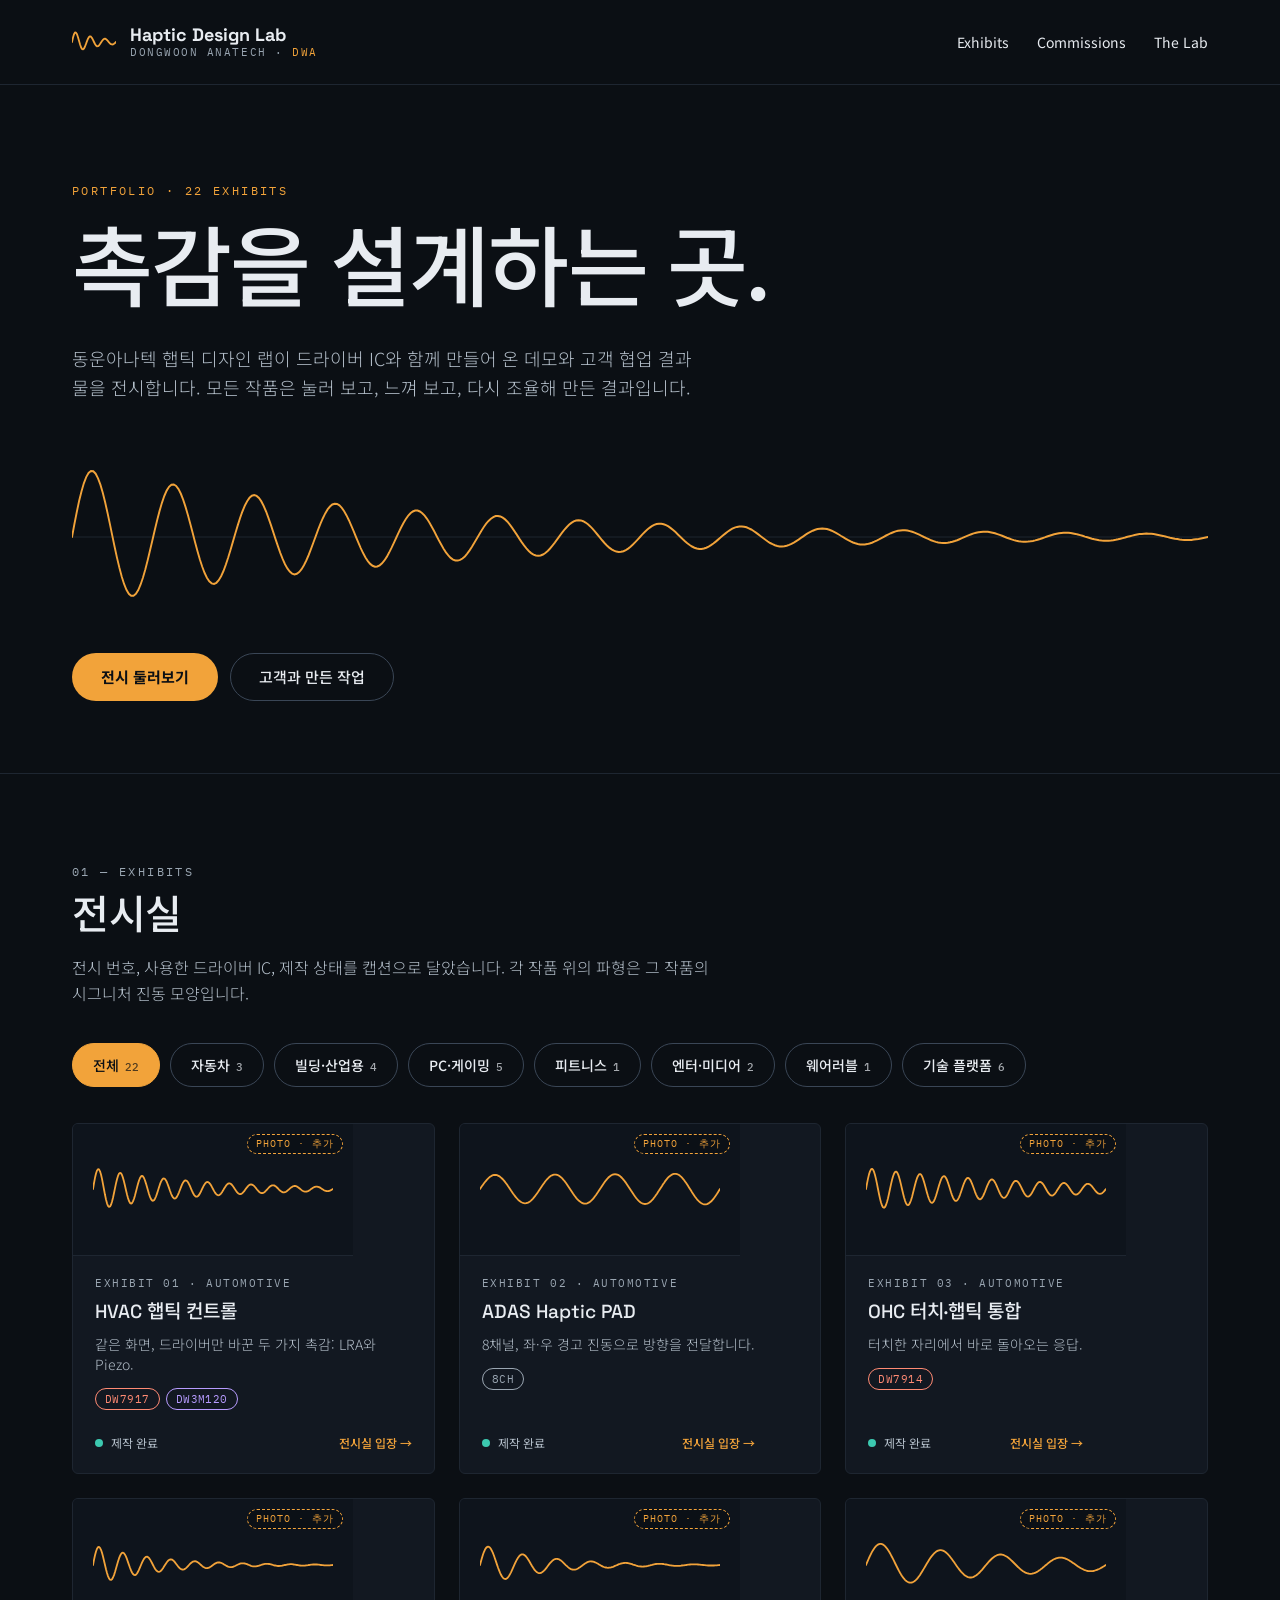
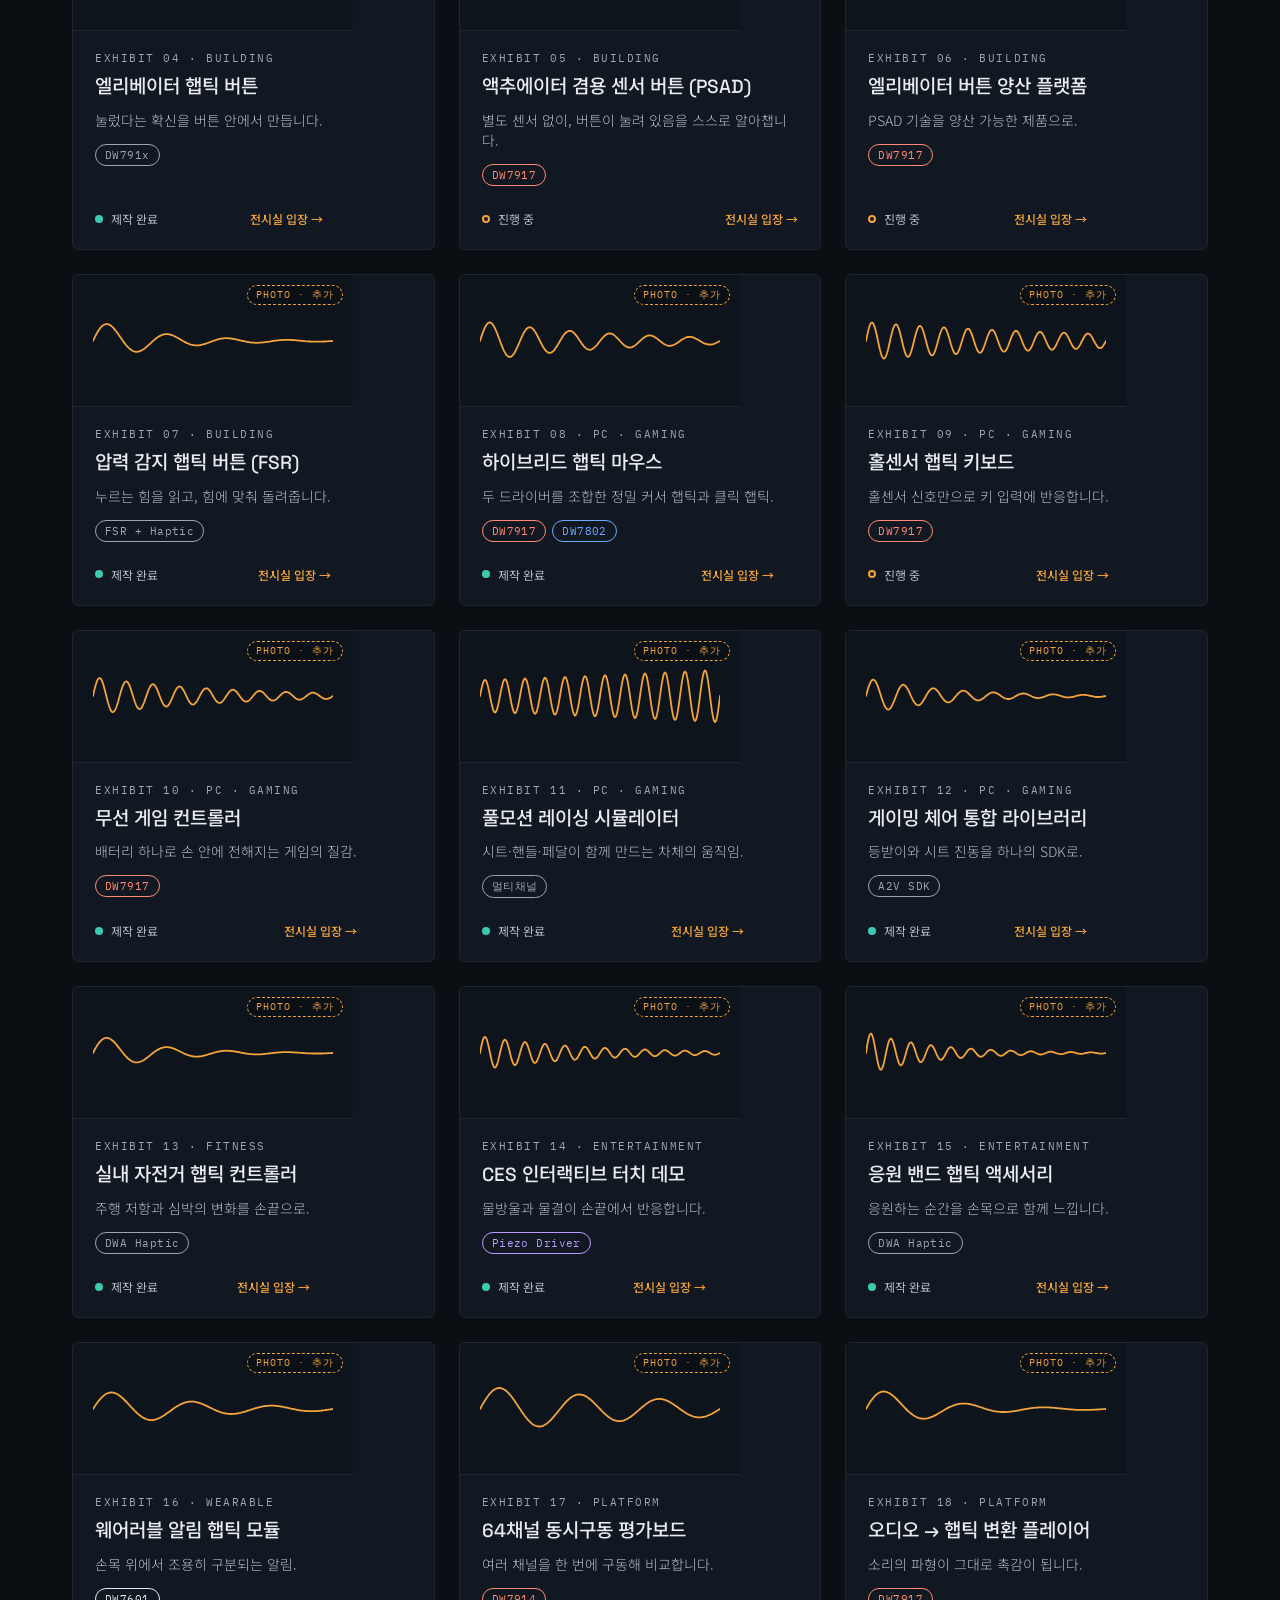
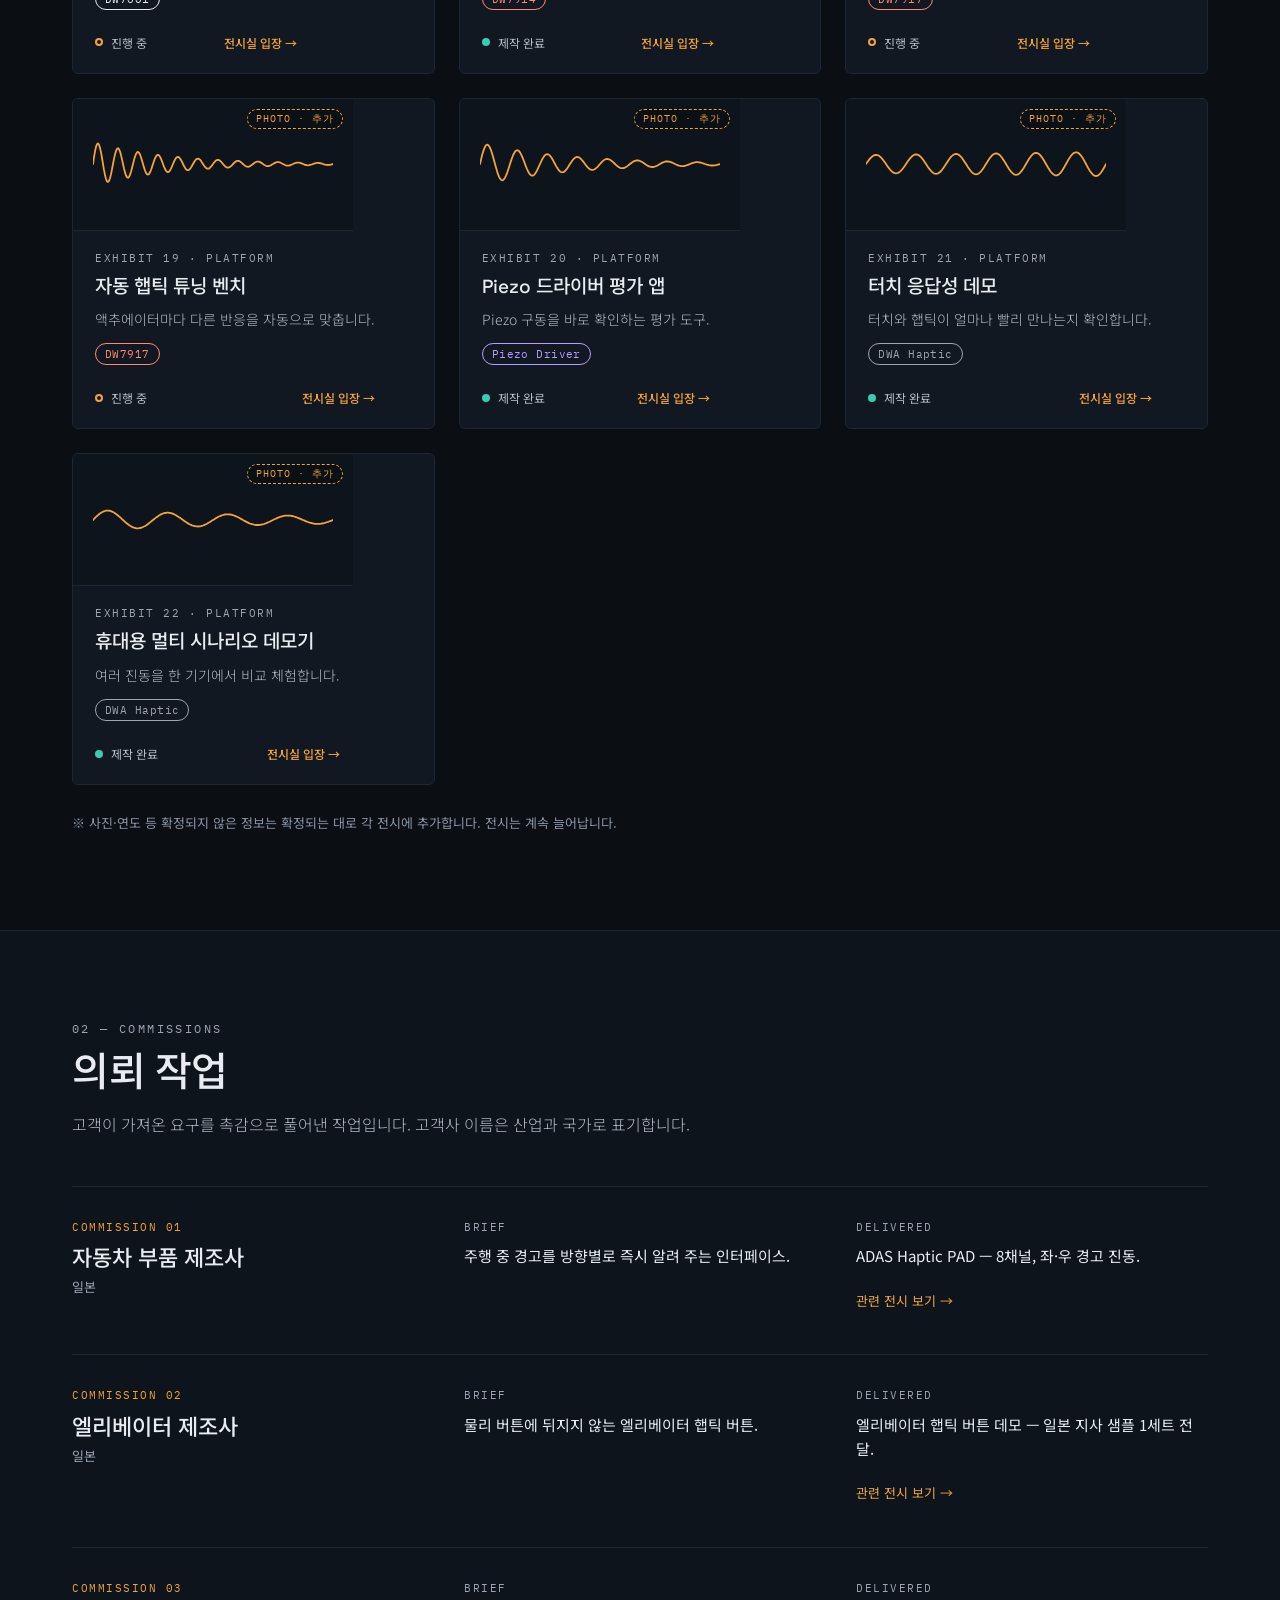
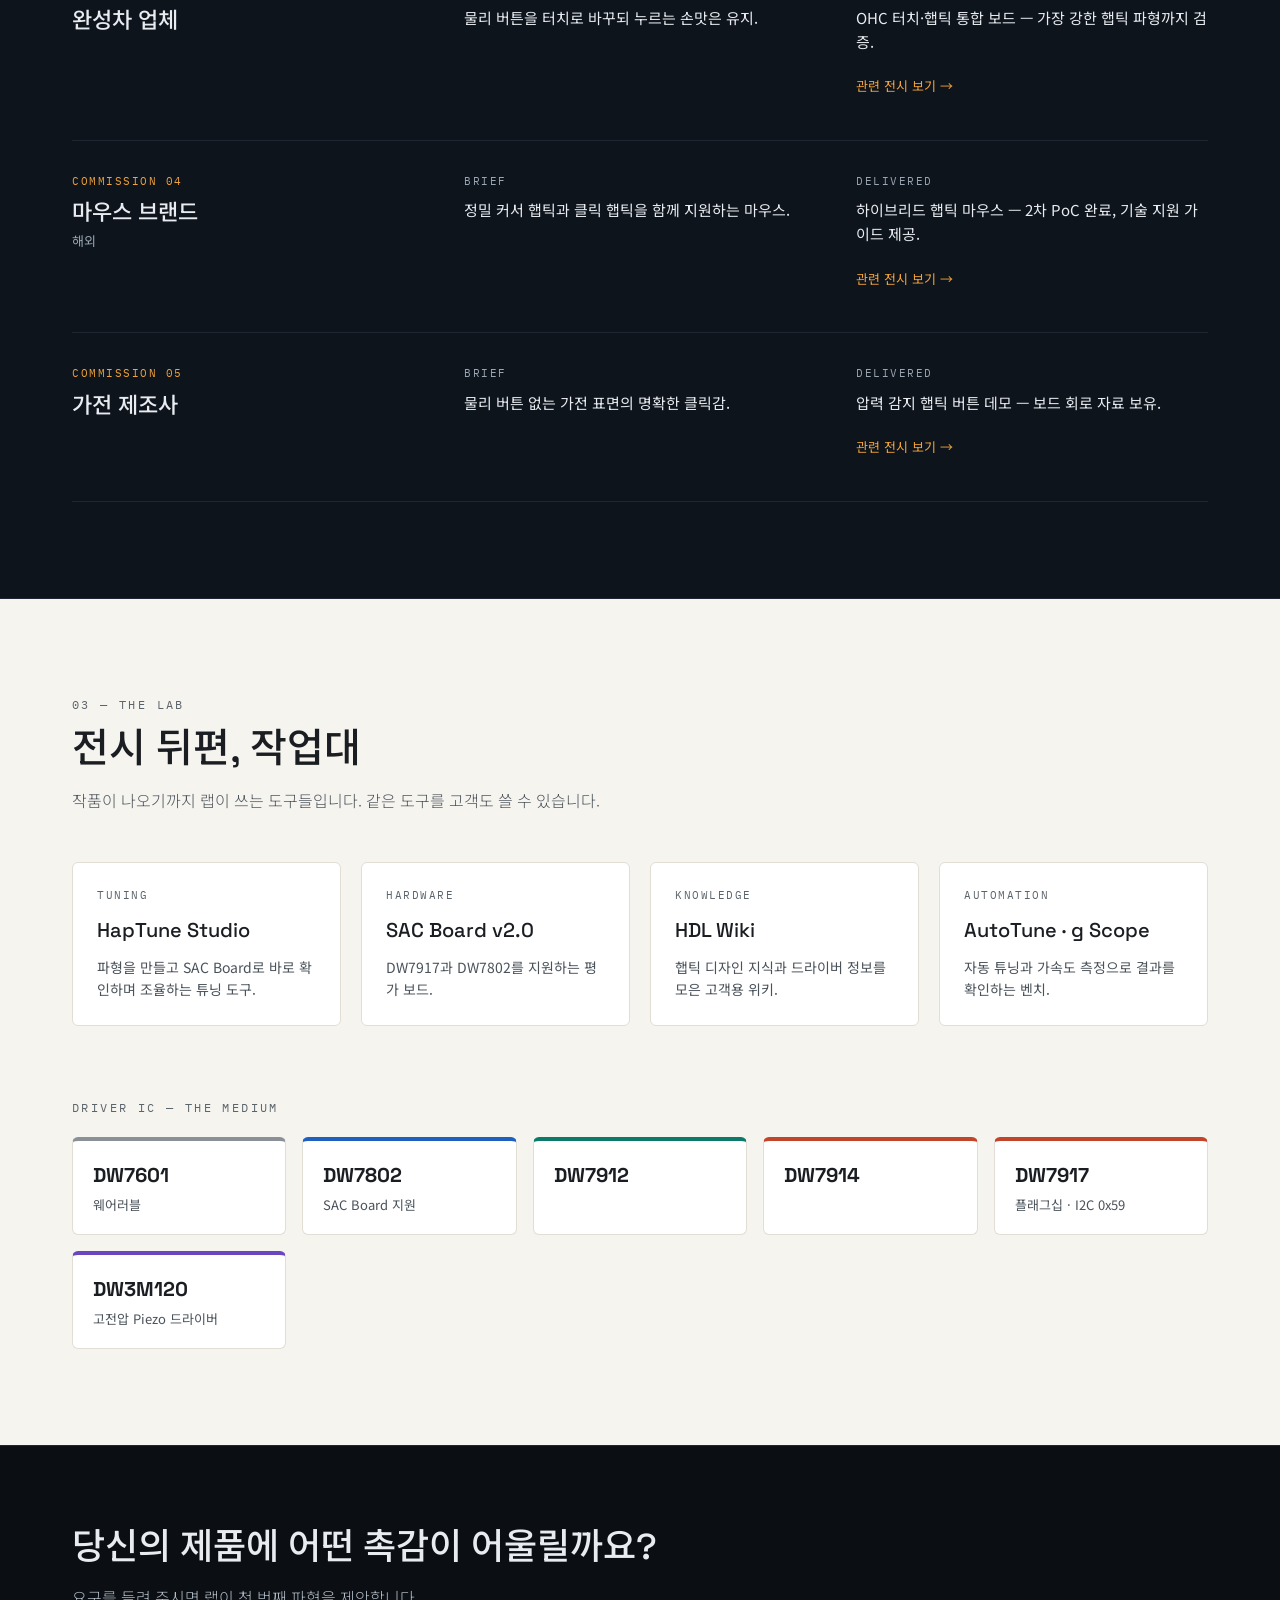
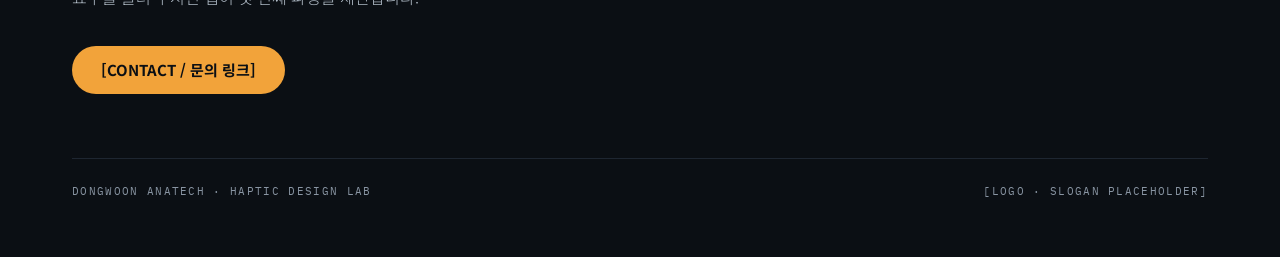
==== gallery/index.html @ f0151f48 "gallery: 데모기 갤러리 미리보기 샘플 추가 (/gallery) 기존 index.html·insert-block.html은 변경 없음. gallery/는 noindex 미리보" ====
<!doctype html>
<html lang="ko">
<head>
<meta charset="utf-8">
<meta name="viewport" content="width=device-width,initial-scale=1">
<!-- PREVIEW ONLY -->
<meta name="robots" content="noindex,nofollow">
<!-- /PREVIEW ONLY -->
<title>Haptic Design Lab — Gallery</title>
<meta name="description" content="동운아나텍 햅틱 디자인 랩이 드라이버 IC와 함께 만든 데모와 고객 협업 결과물을 전시합니다.">
<link rel="preconnect" href="https://fonts.googleapis.com">
<link rel="preconnect" href="https://fonts.gstatic.com" crossorigin>
<link href="https://fonts.googleapis.com/css2?family=IBM+Plex+Mono:wght@400;500&family=Noto+Sans+KR:wght@300;400;500;700&family=Space+Grotesk:wght@400;500;700&display=swap" rel="stylesheet">
<link rel="stylesheet" href="assets/css/gallery.css">
</head>
<body>
<a class="skip" href="#exhibits">본문으로 건너뛰기</a>

<header class="nav">
  <div class="wrap">
    <a class="brand" href="#top">
      <span id="logoMark" aria-hidden="true" style="display:inline-flex;width:44px;height:28px"></span>
      <span class="brand-name"><b>Haptic Design Lab</b><span>DONGWOON ANATECH · <em>DWA</em></span></span>
    </a>
    <nav class="nav-links" aria-label="주요 메뉴">
      <a href="#exhibits">Exhibits</a>
      <a href="#commissions">Commissions</a>
      <a href="#lab">The Lab</a>
    </nav>
  </div>
</header>

<main id="top">
  <section class="hero">
    <div class="wrap">
      <div class="eyebrow">PORTFOLIO · <span id="count">0</span> EXHIBITS</div>
      <h1>촉감을 설계하는 곳.</h1>
      <p>동운아나텍 햅틱 디자인 랩이 드라이버 IC와 함께 만들어 온 데모와 고객 협업 결과물을 전시합니다. 모든 작품은 눌러 보고, 느껴 보고, 다시 조율해 만든 결과입니다.</p>
      <svg id="heroWave" class="hero-wave" viewBox="0 0 1200 160" preserveAspectRatio="none" aria-hidden="true"></svg>
      <div class="cta-row">
        <a class="btn btn-fill" href="#exhibits">전시 둘러보기</a>
        <a class="btn btn-line" href="#commissions">고객과 만든 작업</a>
      </div>
    </div>
  </section>

  <section class="sec" id="exhibits">
    <div class="wrap">
      <div class="eyebrow">01 — Exhibits</div>
      <h2>전시실</h2>
      <p class="lead">전시 번호, 사용한 드라이버 IC, 제작 상태를 캡션으로 달았습니다. 각 작품 위의 파형은 그 작품의 시그니처 진동 모양입니다.</p>
      <div class="filters" id="filters" role="group" aria-label="전시관 필터"></div>
      <div class="grid" id="grid"></div>
      <p class="note">※ 사진·연도 등 확정되지 않은 정보는 확정되는 대로 각 전시에 추가합니다. 전시는 계속 늘어납니다.</p>
    </div>
  </section>

  <section class="sec alt" id="commissions">
    <div class="wrap">
      <div class="eyebrow">02 — Commissions</div>
      <h2>의뢰 작업</h2>
      <p class="lead">고객이 가져온 요구를 촉감으로 풀어낸 작업입니다. 고객사 이름은 산업과 국가로 표기합니다.</p>
      <div class="rows" id="rows"></div>
    </div>
  </section>

  <section class="lab" id="lab">
    <div class="wrap">
      <div class="eyebrow">03 — The Lab</div>
      <h2>전시 뒤편, 작업대</h2>
      <p class="lead">작품이 나오기까지 랩이 쓰는 도구들입니다. 같은 도구를 고객도 쓸 수 있습니다.</p>
      <div class="tools" id="tools"></div>
      <div class="sub">
        <div class="eyebrow">Driver IC — The Medium</div>
        <div class="ics" id="ics"></div>
      </div>
    </div>
  </section>
</main>

<footer class="endcta">
  <div class="wrap">
    <h2>당신의 제품에 어떤 촉감이 어울릴까요?</h2>
    <p>요구를 들려 주시면 랩이 첫 번째 파형을 제안합니다.</p>
    <div class="cta-row"><a class="btn btn-fill" href="#">[CONTACT / 문의 링크]</a></div>
    <div class="legal"><span>DONGWOON ANATECH · HAPTIC DESIGN LAB</span><span>[LOGO · SLOGAN PLACEHOLDER]</span></div>
  </div>
</footer>

<dialog id="room" class="room" aria-label="전시실"></dialog>

<script src="data/exhibits.js"></script>
<script src="assets/js/gallery.js"></script>
</body>
</html>
---- gallery/assets/css/gallery.css ----
/* Haptic Design Lab Gallery — 전시실(다크) / 랩(라이트) */
:root{
  --bg:#0B0F14; --bg2:#0E141C; --card:#121821; --line:#1E2631; --line2:#3A4656;
  --text:#E8ECF1; --muted:#B4BFCA; --dim:#8995A3; --amber:#F2A33A; --amber2:#FFC46B;
  --blue:#6AA8FF; --teal:#3CC9B0; --coral:#FF8A73; --purple:#B79BFF; --neutral:#9AA6B2;
  --paper:#F6F4EF; --ink:#1A1D21; --ink2:#4A525A; --ink3:#5B636B; --paperline:#E2DED5;
  --sans:'Noto Sans KR','Space Grotesk',system-ui,sans-serif;
  --disp:'Space Grotesk','Noto Sans KR',sans-serif;
  --mono:'IBM Plex Mono',ui-monospace,monospace;
}
*{box-sizing:border-box}
html{scroll-behavior:smooth}
body{margin:0;background:var(--bg);color:var(--text);font-family:var(--sans);line-height:1.6;-webkit-font-smoothing:antialiased}
a{color:var(--amber);text-decoration:none}
a:hover{color:var(--amber2);text-decoration:underline}
button{font-family:inherit;color:inherit}
:focus-visible{outline:2px solid var(--amber);outline-offset:3px}
.wrap{max-width:1200px;margin:0 auto;padding:0 32px}
.eyebrow{font-family:var(--mono);font-size:12px;letter-spacing:.2em;color:var(--neutral);text-transform:uppercase}
h1,h2,h3{font-family:var(--disp);font-weight:500;margin:0}
.skip{position:absolute;left:-999px}
.skip:focus{left:16px;top:16px;background:var(--amber);color:#0B0F14;padding:8px 14px;border-radius:6px;z-index:10}

/* nav */
.nav{border-bottom:1px solid var(--line)}
.nav .wrap{display:flex;flex-wrap:wrap;gap:16px;align-items:center;justify-content:space-between;padding-top:20px;padding-bottom:20px}
.brand{display:flex;align-items:center;gap:14px;color:var(--text)}
.brand:hover{text-decoration:none;color:var(--text)}
.brand-name{display:flex;flex-direction:column;line-height:1.15}
.brand-name b{font-family:var(--disp);font-size:18px;font-weight:700}
.brand-name span{font-family:var(--mono);font-size:11px;letter-spacing:.14em;color:var(--neutral)}
.brand-name em{font-style:normal;color:var(--amber)}
.nav-links{display:flex;flex-wrap:wrap;gap:8px 28px;font-size:14px}
.nav-links a{color:var(--text);display:inline-flex;align-items:center;min-height:44px}

/* hero */
.hero{padding:96px 0 72px}
.hero h1{font-size:clamp(40px,7vw,88px);line-height:1.04;letter-spacing:-.02em;max-width:900px;margin-top:24px}
.hero p{margin:28px 0 0;max-width:620px;font-size:18px;color:var(--muted);font-weight:300}
.hero .eyebrow{color:var(--amber)}
.hero-wave{margin-top:56px;width:100%;height:160px;display:block}
.hero-wave path.draw{stroke-dasharray:1;animation:draw 2.6s ease-out 1}
@keyframes draw{from{stroke-dashoffset:1}to{stroke-dashoffset:0}}
.cta-row{margin-top:36px;display:flex;flex-wrap:wrap;gap:12px}
.btn{display:inline-flex;align-items:center;min-height:48px;padding:0 28px;border-radius:999px;font-weight:700;font-size:15px;cursor:pointer;border:1px solid transparent}
.btn:hover{text-decoration:none}
.btn-fill{background:var(--amber);color:#0B0F14}
.btn-fill:hover{background:var(--amber2);color:#0B0F14}
.btn-line{border-color:var(--line2);color:var(--text);font-weight:500}
.btn-line:hover{color:var(--text);border-color:var(--amber)}

/* sections */
.sec{border-top:1px solid var(--line);padding:88px 0 96px}
.sec.alt{background:var(--bg2)}
.sec h2{font-size:40px;line-height:1.15;letter-spacing:-.01em;margin-top:12px}
.sec .lead{margin:16px 0 0;max-width:640px;color:var(--muted);font-weight:300}
.note{margin:28px 0 0;font-size:13px;color:var(--dim)}

/* filter */
.filters{margin-top:36px;display:flex;flex-wrap:wrap;gap:10px}
.chipbtn{min-height:44px;padding:0 20px;border-radius:999px;cursor:pointer;font-size:14px;font-weight:500;background:transparent;border:1px solid var(--line2)}
.chipbtn:hover{border-color:var(--amber)}
.chipbtn[aria-pressed="true"]{background:var(--amber);color:#0B0F14;border-color:var(--amber)}
.chipbtn .n{font-family:var(--mono);font-size:11px;opacity:.7;margin-left:6px}

/* grid + card */
.grid{margin-top:36px;display:grid;grid-template-columns:repeat(auto-fill,minmax(320px,1fr));gap:24px}
.card{background:var(--card);border:1px solid var(--line);border-radius:6px;overflow:hidden;display:flex;flex-direction:column;padding:0;text-align:left;cursor:pointer;width:100%;transition:border-color .2s,transform .2s}
.card:hover{border-color:var(--amber);transform:translateY(-2px)}
.plate{background:var(--bg2);height:132px;border-bottom:1px solid var(--line);position:relative;overflow:hidden;display:flex;align-items:center;padding:0 20px}
.plate svg{width:100%;height:56px;display:block}
.plate img{position:absolute;inset:0;width:100%;height:100%;object-fit:cover}
.photo-flag{position:absolute;top:10px;right:10px;font-family:var(--mono);font-size:10px;letter-spacing:.1em;color:var(--amber);border:1px dashed var(--amber);border-radius:999px;padding:2px 8px;background:rgba(11,15,20,.7)}
.cap{padding:20px 22px 22px;display:flex;flex-direction:column;gap:10px;flex:1}
.cap .no{font-family:var(--mono);font-size:11px;letter-spacing:.14em;color:var(--neutral)}
.cap h3{font-size:19px;line-height:1.3}
.cap .feel{font-size:14px;color:var(--muted);font-weight:300}
.chips{display:flex;flex-wrap:wrap;gap:6px;margin-top:4px}
.ic{font-family:var(--mono);font-size:11px;letter-spacing:.04em;padding:3px 9px;border-radius:999px;border:1px solid var(--neutral);color:var(--neutral)}
.ic.blue{border-color:var(--blue);color:var(--blue)}
.ic.teal{border-color:var(--teal);color:var(--teal)}
.ic.coral{border-color:var(--coral);color:var(--coral)}
.ic.purple{border-color:var(--purple);color:var(--purple)}
.ic.white{border-color:var(--text);color:var(--text)}
.foot{margin-top:auto;padding-top:14px;display:flex;justify-content:space-between;align-items:center;font-size:12px;color:var(--muted)}
.st{display:inline-flex;align-items:center;gap:8px}
.dot{width:8px;height:8px;border-radius:50%;display:inline-block;background:var(--teal)}
.dot.progress{background:transparent;border:2px solid var(--amber)}
.open{color:var(--amber);font-weight:500}

/* commissions */
.rows{margin-top:48px;border-top:1px solid var(--line)}
.row{display:grid;grid-template-columns:repeat(auto-fit,minmax(240px,1fr));gap:20px 40px;padding:32px 0;border-bottom:1px solid var(--line)}
.row .k{font-family:var(--mono);font-size:11px;letter-spacing:.14em;color:var(--neutral)}
.row .k.a{color:var(--amber)}
.row .v{margin-top:8px;font-size:15px}
.row .who{margin-top:8px;font-family:var(--disp);font-size:22px;font-weight:500;line-height:1.3}
.row .where{margin-top:4px;font-size:13px;color:var(--neutral)}
.row button.link{background:none;border:0;padding:0;margin-top:10px;color:var(--amber);cursor:pointer;font-size:13px;min-height:44px}

/* lab (light) */
.lab{background:var(--paper);color:var(--ink);border-top:1px solid var(--line);padding:96px 0}
.lab .eyebrow{color:var(--ink3)}
.lab h2{font-size:40px;line-height:1.15;color:var(--ink);margin-top:12px}
.lab .lead{margin:16px 0 0;max-width:640px;color:var(--ink2);font-weight:300}
.tools{margin-top:48px;display:grid;grid-template-columns:repeat(auto-fit,minmax(260px,1fr));gap:20px}
.tool{background:#fff;border:1px solid var(--paperline);border-radius:6px;padding:24px;display:flex;flex-direction:column;gap:10px}
.tool .tag{font-family:var(--mono);font-size:11px;letter-spacing:.14em;color:var(--ink3)}
.tool b{font-family:var(--disp);font-size:20px;font-weight:500}
.tool p{margin:0;font-size:14px;color:var(--ink2)}
.ics{margin-top:20px;display:grid;grid-template-columns:repeat(auto-fit,minmax(200px,1fr));gap:16px}
.icard{background:#fff;border:1px solid var(--paperline);border-top:4px solid #8B9096;border-radius:6px;padding:18px 20px}
.icard.blue{border-top-color:#1F5FBF}.icard.teal{border-top-color:#0B7A69}.icard.coral{border-top-color:#C2452B}.icard.purple{border-top-color:#6B46C1}
.icard b{font-family:var(--disp);font-size:20px}
.icard span{display:block;margin-top:4px;font-size:13px;color:var(--ink2)}
.lab .sub{margin-top:72px}

/* footer */
.endcta{border-top:1px solid var(--line);padding:80px 0 56px}
.endcta h2{font-size:36px;line-height:1.2;max-width:720px}
.endcta p{margin:16px 0 0;color:var(--muted);font-weight:300}
.legal{margin-top:64px;padding-top:24px;border-top:1px solid var(--line);display:flex;flex-wrap:wrap;gap:12px;justify-content:space-between;font-family:var(--mono);font-size:11px;letter-spacing:.12em;color:var(--dim)}

/* room (dialog) */
dialog.room{border:0;padding:0;background:var(--bg);color:var(--text);width:min(1100px,100vw - 24px);max-height:calc(100vh - 24px);border-radius:8px;overflow:auto}
dialog.room::backdrop{background:rgba(5,8,12,.82)}
.room-in{padding:32px}
.room-top{display:flex;justify-content:space-between;align-items:center;gap:12px}
.room-top .eyebrow{color:var(--amber)}
.closebtn{min-height:44px;padding:0 18px;border-radius:999px;border:1px solid var(--line2);background:transparent;cursor:pointer;font-size:14px}
.closebtn:hover{border-color:var(--amber)}
.room h2{font-size:clamp(30px,4.5vw,52px);line-height:1.1;letter-spacing:-.02em;margin-top:16px}
.room .sub{margin:16px 0 0;font-size:18px;color:var(--muted);font-weight:300;max-width:680px}
.room-body{margin-top:32px;display:flex;flex-wrap:wrap;gap:32px}
.photo{flex:999 1 520px;min-width:0}
.photo-box{background:var(--card);border:1px dashed var(--line2);border-radius:6px;min-height:360px;display:flex;flex-direction:column;align-items:center;justify-content:center;gap:10px;text-align:center;padding:24px}
.photo-box .k{font-family:var(--mono);font-size:12px;letter-spacing:.14em;color:var(--amber)}
.photo-box p{margin:0;font-size:14px;color:var(--neutral);max-width:360px}
.photo img{width:100%;border-radius:6px;display:block;border:1px solid var(--line)}
.photo .thumbs{display:flex;gap:8px;margin-top:8px;flex-wrap:wrap}
.photo .thumbs button{padding:0;border:1px solid var(--line2);background:none;border-radius:4px;cursor:pointer;width:72px;height:52px;overflow:hidden}
.photo .thumbs img{border:0;border-radius:0;height:100%;object-fit:cover}
.spec{flex:1 1 300px;min-width:0;border-top:1px solid var(--line);align-self:flex-start}
.spec div{display:flex;justify-content:space-between;gap:16px;padding:14px 0;border-bottom:1px solid var(--line);font-size:14px}
.spec dt,.spec .l{font-family:var(--mono);font-size:11px;letter-spacing:.14em;color:var(--neutral);text-transform:uppercase;flex:none}
.spec .r{text-align:right}
.story{margin-top:40px;display:grid;grid-template-columns:repeat(auto-fit,minmax(240px,1fr));gap:32px}
.story section{border-top:2px solid var(--amber);padding-top:16px}
.story .k{font-family:var(--mono);font-size:11px;letter-spacing:.14em;color:var(--amber)}
.story p,.story ul{margin:10px 0 0;font-size:15px}
.story ul{padding-left:18px}
.story li{margin-bottom:6px}
.room-nav{margin-top:40px;padding-top:20px;border-top:1px solid var(--line);display:flex;justify-content:space-between;gap:12px;flex-wrap:wrap}
.room-nav button{background:none;border:0;cursor:pointer;color:var(--amber);font-size:14px;min-height:44px;padding:0}
.room-nav button:hover{color:var(--amber2)}

@media (max-width:640px){
  .wrap{padding:0 20px}
  .hero{padding:56px 0 40px}
  .sec,.lab{padding:56px 0}
  .sec h2,.lab h2{font-size:30px}
  .room-in{padding:20px}
}
@media (prefers-reduced-motion:reduce){
  html{scroll-behavior:auto}
  .hero-wave path.draw{animation:none}
  .card{transition:none}
}
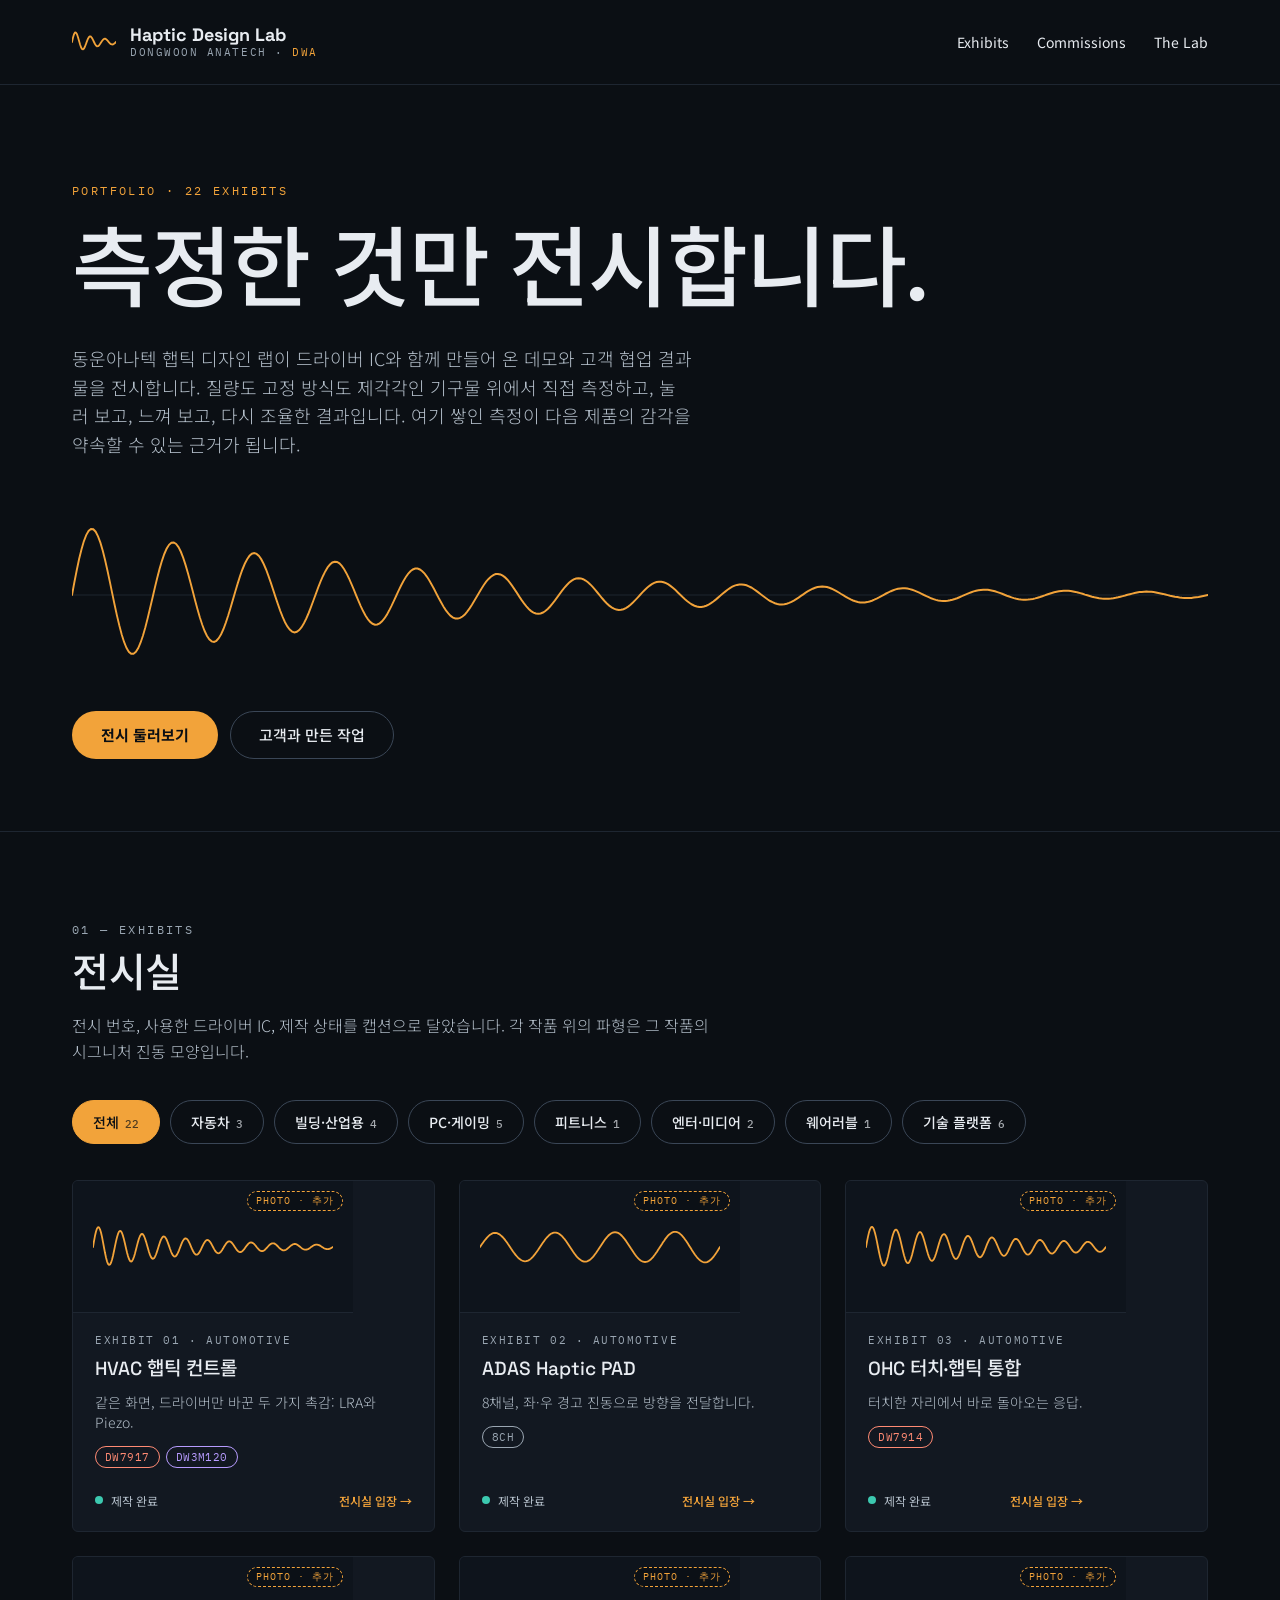
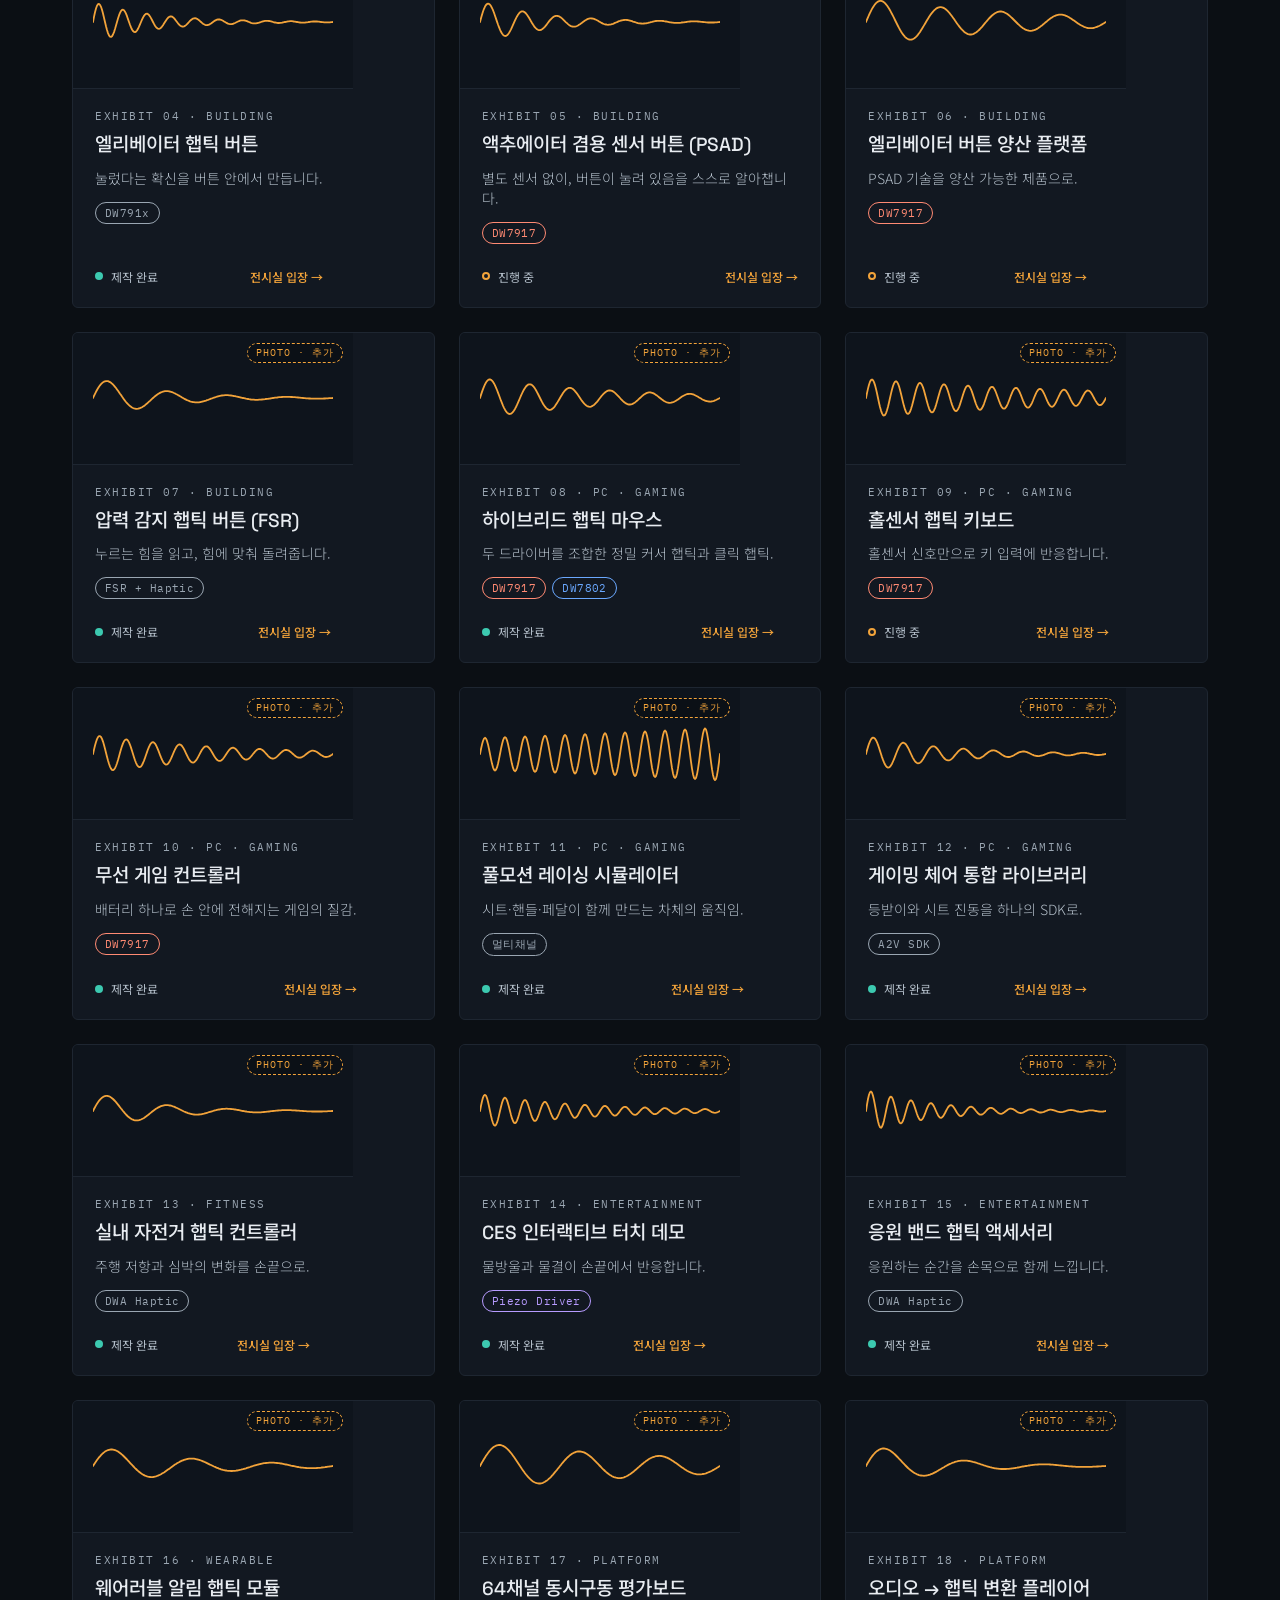
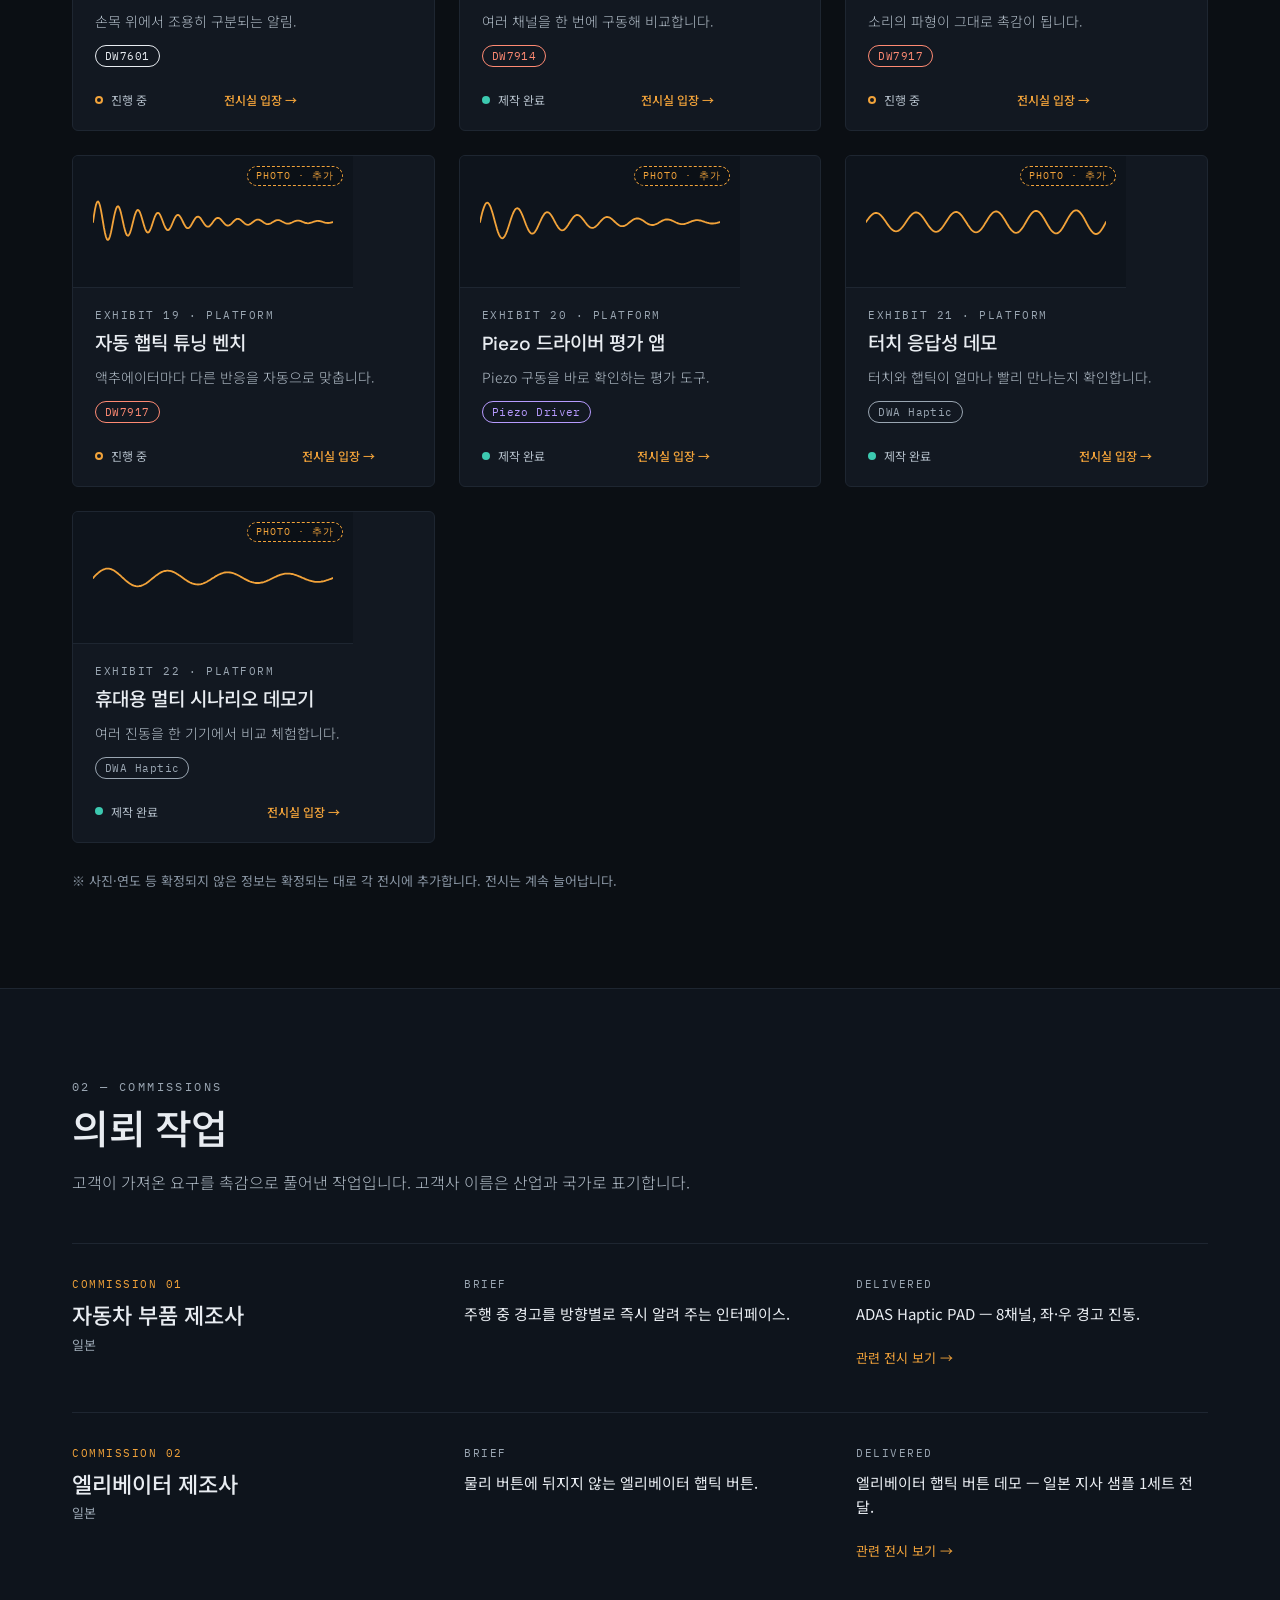
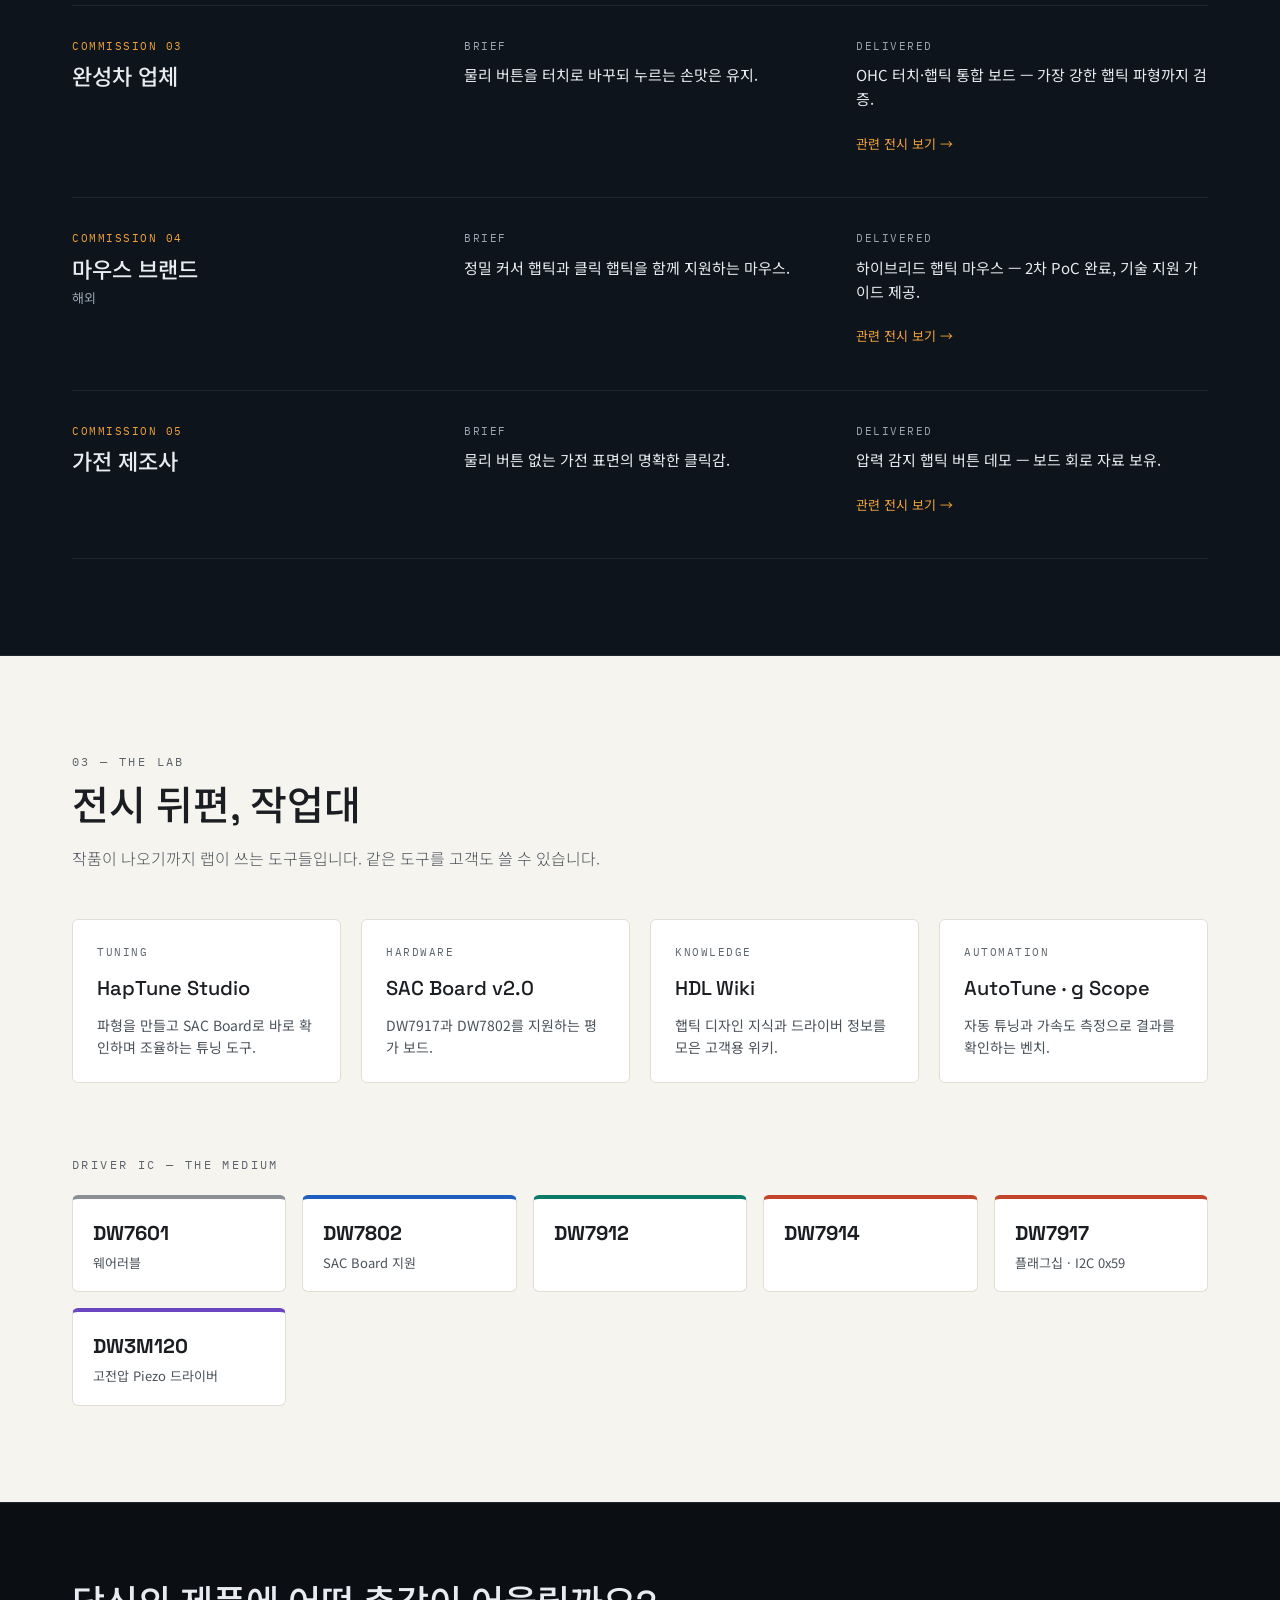
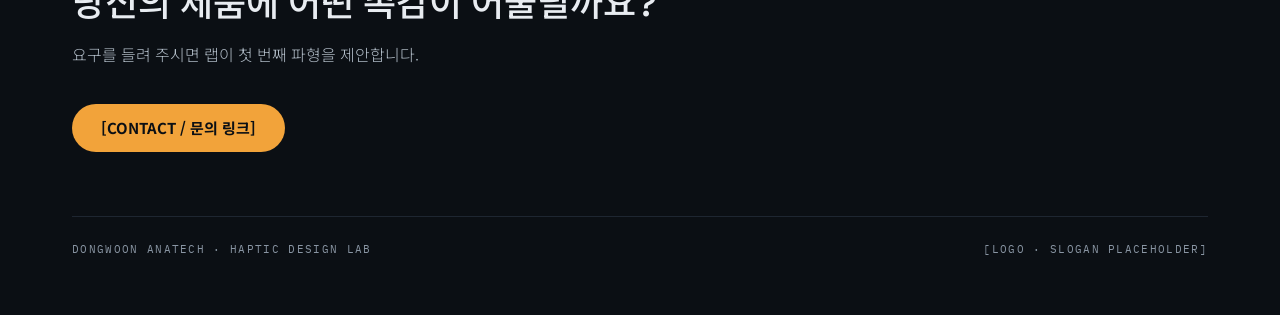
==== commit 11ad2584: "Reframe the gallery around measurement breadth, not lineup breadth "Our lineup is broad" loses to an" ====
--- a/gallery/index.html
+++ b/gallery/index.html
@@ -34,8 +34,8 @@
   <section class="hero">
     <div class="wrap">
       <div class="eyebrow">PORTFOLIO · <span id="count">0</span> EXHIBITS</div>
-      <h1>촉감을 설계하는 곳.</h1>
-      <p>동운아나텍 햅틱 디자인 랩이 드라이버 IC와 함께 만들어 온 데모와 고객 협업 결과물을 전시합니다. 모든 작품은 눌러 보고, 느껴 보고, 다시 조율해 만든 결과입니다.</p>
+      <h1>측정한 것만 전시합니다.</h1>
+      <p>동운아나텍 햅틱 디자인 랩이 드라이버 IC와 함께 만들어 온 데모와 고객 협업 결과물을 전시합니다. 질량도 고정 방식도 제각각인 기구물 위에서 직접 측정하고, 눌러 보고, 느껴 보고, 다시 조율한 결과입니다. 여기 쌓인 측정이 다음 제품의 감각을 약속할 수 있는 근거가 됩니다.</p>
       <svg id="heroWave" class="hero-wave" viewBox="0 0 1200 160" preserveAspectRatio="none" aria-hidden="true"></svg>
       <div class="cta-row">
         <a class="btn btn-fill" href="#exhibits">전시 둘러보기</a>
